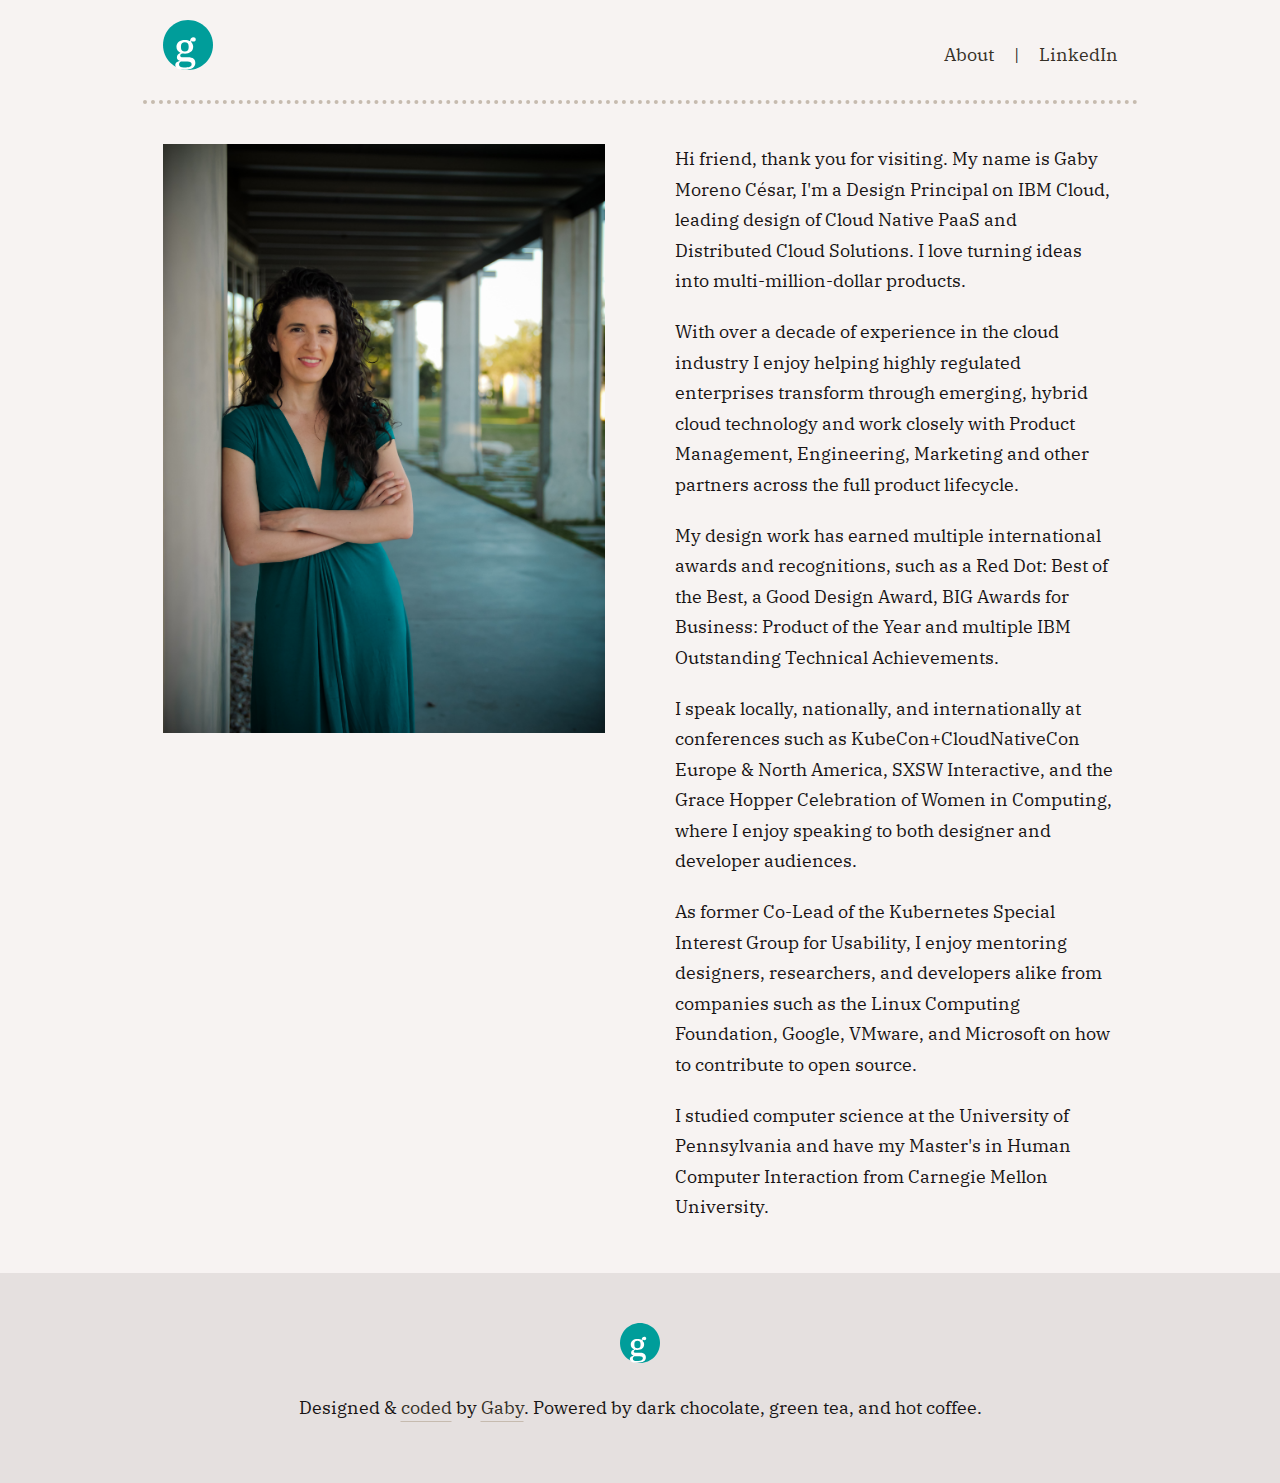
==== about.html @ 3a0cbb08 "initial commit" ====
<!DOCTYPE html>
<html lang="en">
<head>
    <meta charset="UTF-8">
    <meta name="viewport" content="width=device-width, initial-scale=1.0">
    <title>About — Gaby Moreno César</title>
    <link rel="icon" type="image/x-icon" href="images/gaby-logo.svg">
    <link rel="preconnect" href="https://fonts.googleapis.com">
    <link rel="preconnect" href="https://fonts.gstatic.com" crossorigin>
    <link href="https://fonts.googleapis.com/css2?family=Lora:wght@400;700&display=swap" rel="stylesheet">
    <link href="https://fonts.googleapis.com/css2?family=IBM+Plex+Serif:ital,wght@0,100;0,200;0,300;0,400;0,500;0,600;0,700;1,100;1,200;1,300;1,400;1,500;1,600;1,700&display=swap" rel="stylesheet">
    <link href="styles/colors.css" rel="stylesheet">
    <link href="styles/plex.css" rel="stylesheet">
    <link href="styles/styles.css" rel="stylesheet">
    <link href="styles/lightbox.css" rel="stylesheet">

</head>
<body>

    <header>    
        <nav>
            <span class="nav-logo"><a href="/"><img src="images/gaby-logo.svg" width="50px" alt=""></a></span>
            <span class="nav-link no-margin-right"><a href="https://www.linkedin.com/in/gabymorenocesar/" target="_blank">LinkedIn</a></span>
            <span class="nav-link"> | </span>
            <span class="nav-link"><a href="./about.html">About</a></span>
        </nav>
    </header>

    <main>
        <article class="dotted-border section-synopsis-cont two-col-med more-padding-top">
            
            <figure class="padding-left-right">
                <img src="images/gaby/gaby-moreno-cesar.jpg" width="100%" alt="">
            </figure>
            
            <section class="no-top-padding">
                <p>Hi friend, thank you for visiting. My name is Gaby Moreno César, I'm a Design Principal on IBM Cloud, leading design of Cloud Native PaaS and Distributed Cloud Solutions. I love turning ideas into multi-million-dollar products.</p>
                <p>With over a decade of experience in the cloud industry I enjoy helping highly regulated enterprises transform through emerging, hybrid cloud technology and work closely with Product Management, Engineering, Marketing and other partners across the full product lifecycle.</p>
                <p>My design work has earned multiple international awards and recognitions, such as a Red Dot: Best of the Best, a Good Design Award,  BIG Awards for Business: Product of the Year and multiple IBM Outstanding Technical Achievements.</p>
                <p>I speak locally, nationally, and internationally at conferences such as KubeCon+CloudNativeCon Europe & North America, SXSW Interactive, and the Grace Hopper Celebration of Women in Computing, where I enjoy speaking to both designer and developer audiences.</p>
                <p>As former Co-Lead of the Kubernetes Special Interest Group for Usability, I enjoy mentoring designers, researchers, and developers alike from companies such as the Linux Computing Foundation, Google, VMware, and Microsoft on how to contribute to open source.</p>
                <p>I studied computer science at the University of Pennsylvania and have my Master's in Human Computer Interaction from Carnegie Mellon University.</p>
            </section>
        </article>
    </main>

    <footer>
        <a href="/"><img class="footer-logo" src="images/gaby-logo.svg" alt="" width="40em"></a>
        <p>Designed & <a href="https://github.com/morengab/morengab.github.io" target="_blank">coded</a> by <a href="about.html">Gaby</a>. Powered by dark chocolate, green tea, and hot coffee.</p>
    </footer>
</body>
</html>
---- styles/colors.css ----
/* 
Background Colors (old)
Light Beige = rgb(249, 247, 243);
Medium Beige = rgb(229, 224, 223)
*/

/* 
Text Colors (old)
Dark Brown = rgb(53, 48, 39); 
Light Brown = rgb(198, 187, 175);
Accent = rgb(0, 125, 121);
Accent dark = darkslategray;
*/

/* Colors
Picked from https://www.ibm.com/design/language/color/

rgb(0, 125, 121) 60 
Primary color
#007d79 rgb(0, 125, 121)

Warm Gray 100
For copy
#171414 rgb(23, 20, 20)

Warm Gray 70
For subtle copy
#565151 rgb(86, 81, 81)

Warm Gray 20 
For background decoration
#efe0df rgb(229, 224, 223)

Warm Gray 10 
For background
#f7f3f2 rgb(247, 243, 242)
*/
---- styles/plex.css ----
.ibm-plex serif-thin {
    font-family: "IBM Plex Serif", serif;
    font-weight: 100;
    font-style: normal;
  }
  
  .ibm-plex serif-thin-italic {
    font-family: "IBM Plex Serif", serif;
    font-weight: 100;
    font-style: italic;
  }
  
  .ibm-plex serif-extralight {
    font-family: "IBM Plex Serif", serif;
    font-weight: 200;
    font-style: normal;
  }
  
  .ibm-plex serif-extralight-italic {
    font-family: "IBM Plex Serif", serif;
    font-weight: 200;
    font-style: italic;
  }
  
  .ibm-plex serif-light {
    font-family: "IBM Plex Serif", serif;
    font-weight: 300;
    font-style: normal;
  }
  
  .ibm-plex serif-light-italic {
    font-family: "IBM Plex Serif", serif;
    font-weight: 300;
    font-style: italic;
  }
  
  .ibm-plex serif-regular {
    font-family: "IBM Plex Serif", serif;
    font-weight: 400;
    font-style: normal;
  }
  
  .ibm-plex serif-regular-italic {
    font-family: "IBM Plex Serif", serif;
    font-weight: 400;
    font-style: italic;
  }
  
  .ibm-plex serif-medium {
    font-family: "IBM Plex Serif", serif;
    font-weight: 500;
    font-style: normal;
  }
  
  .ibm-plex serif-medium-italic {
    font-family: "IBM Plex Serif", serif;
    font-weight: 500;
    font-style: italic;
  }
  
  .ibm-plex serif-semibold {
    font-family: "IBM Plex Serif", serif;
    font-weight: 600;
    font-style: normal;
  }
  
  .ibm-plex serif-semibold-italic {
    font-family: "IBM Plex Serif", serif;
    font-weight: 600;
    font-style: italic;
  }
  
  .ibm-plex serif-bold {
    font-family: "IBM Plex Serif", serif;
    font-weight: 700;
    font-style: normal;
  }
  
  .ibm-plex serif-bold-italic {
    font-family: "IBM Plex Serif", serif;
    font-weight: 700;
    font-style: italic;
  }
---- styles/styles.css ----
* {
  margin: 0;
  padding: 0;
  box-sizing: border-box;
}

html {
  background-color: rgb(247, 243, 242);
}

/* 
Global styles ... some font  
*/
body {
  font-family: "IBM Plex Serif", Georgia, 'Times New Roman', Times, serif;
  font-size: 18px;
  line-height: 1.7em;
  text-align: center;
  color: rgb(23, 20, 20);
}
h1 {
  font-size: medium;
  font-weight: 500;
  font-style: normal;
  padding-top: 10px;
}
h2 {
  font-size: 26px;
  font-weight: 700;
  font-style: normal;
  padding-bottom: 20px;
}
h3 {
  font-size: 20px;
  font-weight: 700;
  font-style: normal;
  padding-bottom: 20px;
}
p {
  /* line-height: 1.5em; */
  padding-bottom: 20px;
}
dt {
  font-weight: bold;
}
article {
  margin-bottom: 50px;
}
/* 
Style for global header + nav  
*/
header {
  background-color: #F7F3F2;
  position: sticky;
  top: 0px;
}
header h1 {
  display: none;
}
header nav {
  margin: 0 auto;
  max-width: 995px;
  padding: 20px;
  height: 100px;
}
header a {
  text-decoration: none;
}
header a:hover {
  opacity: 0.8;
  color:rgb(53, 48, 39);
}
.nav-logo {
  float: left;
}
.nav-link {
  float: right;
  margin-right: 20px;
  margin-top: 20px;
  font-size: 18px;
}
.no-margin-right {
  margin-right: 0px;
}
.vertical-center {
  display: flex;
  align-items: center;
  justify-content: center;
  height: 75vh;
}     
/* 
Style for main and sections 
*/
main {
  margin: 0 auto;
  max-width: 995px;
}

section {
  padding-left: 20px;
  padding-right: 20px;
  padding-bottom: 30px;
  padding-top: 30px;
}

/* 
Global link styles  
*/
a:link, a:visited {
  color: rgb(53, 48, 39);
  text-underline-offset: 0.4em;
  text-decoration-color: rgb(198, 187, 175);
  text-decoration-thickness: 1px;
}

a:hover {
  color:rgb(0, 125, 121);
}

.primary-link:link, .primary-link:visited {
  color: rgb(0, 125, 121);
  text-decoration: none; /* remove the underline */
  border-bottom: 1px dashed rgb(198, 187, 175); /* add a dotted bottom border */
  padding-bottom: 0.1em; 
}

.primary-link:hover {
  color: darkcyan;
  border-bottom-color: rgb(0, 125, 121);
}

.subtle-link:link, .subtle-link:visited {
  color: rgb(86, 81, 81);
  text-underline-offset: 0.4em;
  font-style: italic;
}

.subtle-link:hover {
  color: rgb(53, 48, 39);
  text-decoration-color: rgb(53, 48, 39);
}

.external-link:link, .external-link:visited {
  color: rgb(86, 81, 81);
  text-decoration: none;
  border-bottom: 1px dashed rgb(86, 81, 81); /* add a dotted bottom border */
  padding-bottom: 0.1em;
}

.external-link:hover {
  color: rgb(0, 125, 121);
  border-bottom-color: rgb(0, 125, 121);
}

/* 
Article navigation
*/
.article-nav {
  padding-top: 10px;
  padding-bottom: 10px;
}

.article-nav li {
  display: inline;
  padding-left: 7px;
  padding-right: 7px;
  /* font-style: italic; */
  /* font-size: small; */
}

.cover-image {
  width: 100%;
}
/*TODO rework this style*/
.section-synopsis-cont p {
  text-align: left;
}
.section-synopsis-cont :last-child {
  padding-bottom: 0px;
}

/* 
Style for image + text items  
*/
.img-text__item {
  padding-bottom: 40px;
}
.img-text__item p {
  padding-bottom: 0;
}
.img-text__item:last-child {
  padding-bottom: 0px;
}
.img-text__link:link, .img-text__link:visited {
  text-decoration: none;
}
.img-text__link:hover {
  opacity: 0.8;
}
.img-text__text-subtle {
  font-size: small;
  color:rgb(86, 81, 81);
}
.img-text__text-bold {
  font-weight: bolder;
}

/* 
Style for items typically in lists like press, etc.
*/
.items-list p {
 padding-bottom: 0px;
}
.items-list li {
  margin-bottom: 20px;
}
.items-list:last-child {
  padding-bottom: 0px;
}
.items-list .subtle-text {
  font-size: 14px;
}

/* 
Style for footer
*/
footer {
  padding-top: 50px;
  padding-bottom: 50px;
  background-color: rgb(229, 224, 223);
}
footer .footer-logo {
  padding-bottom: 20px;
}
footer p {
  padding-bottom: 10px;
}

/* 
General helper styles 
*/
.subtitle {
  font-size: 26px;
  line-height: 1.7em;
  padding-bottom: 20px;
}
.accent-text {
  color: rgb(0, 125, 121);
}
.subtle-text {
  color: rgb(86, 81, 81);
}
.dotted-border {
  border-top: 4px dotted rgb(198, 187, 175);
}
.no-bullets {
  list-style-type: none;
}
.compress {
  padding-bottom: 0px;
}
.expand {
  padding-bottom: 20px;
}
.expand-more {
  padding-bottom: 30px;
}
.expand-top {
  padding-top: 20px;
}
.no-top-padding {
  padding-top: 0px;
}
.no-bottom-padding {
  padding-bottom: 0px;
}
.no-padding {
  padding: 0px;
}
.solid-border{
  border-bottom: 2px solid rgb(198, 187, 175)
}
.items-list-dash {
  display: none;
}
.more-padding-top {
  padding-top: 40px;
}
.padding-left-right {
  padding-left: 20px;
  padding-right: 20px;
}
/* 
General layout 
*/
@media (min-width: 650px) {
  .layout-sub-container {
    display: grid;
    grid-template-columns: 1fr 1fr;
    gap: 20px;
  }
  .img-text__items {
    display: grid;
    grid-template-columns: 1fr 1fr;
    gap: 20px;
  }
}
@media (min-width: 850px) {
  .layout-sub-container {
    display: grid;
    grid-template-columns: 1fr 1fr 1fr;
  }
  .items-list {
    text-align: left;
  }
  .items-list li p {
    display: inline;
  }
  .items-list .date {
    padding-right: 40px;
  }
  .items-list-dash {
    display: inline;
  }
  .two-col-med {
    display: grid;
    grid-template-columns: 1fr 1fr;
    gap: 30px;
  }
}
@media (min-width: 1020px) {
  .layout-container {
    display: grid;
    grid-template-columns: 1fr 3fr;
  }
  .layout-container h3, .layout-container section {
      text-align: left;
      border-bottom: none;
  }
  .meta {
    /* font-size: 14px; */
  }
  .in-page-link {
   display: none;
  }
}
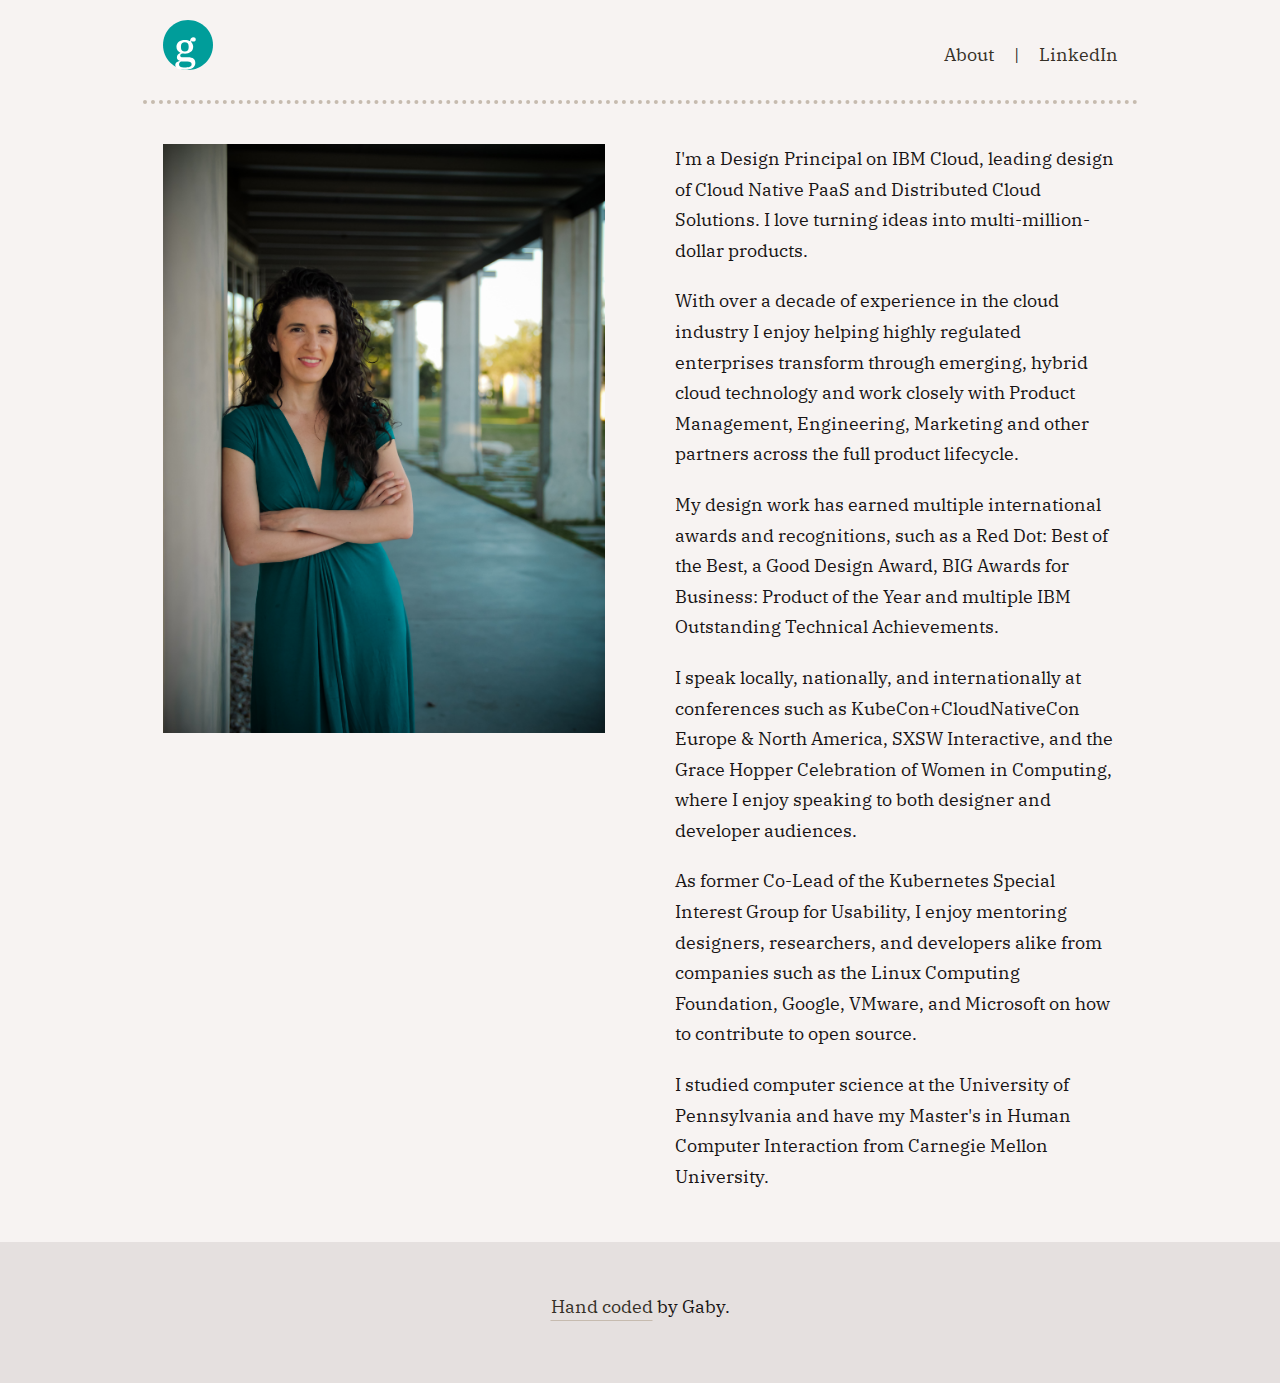
==== commit 446488f6: "Updated home and footers" ====
--- a/about.html
+++ b/about.html
@@ -34,7 +34,7 @@
             </figure>
             
             <section class="no-top-padding">
-                <p>Hi friend, thank you for visiting. My name is Gaby Moreno César, I'm a Design Principal on IBM Cloud, leading design of Cloud Native PaaS and Distributed Cloud Solutions. I love turning ideas into multi-million-dollar products.</p>
+                <p>I'm a Design Principal on IBM Cloud, leading design of Cloud Native PaaS and Distributed Cloud Solutions. I love turning ideas into multi-million-dollar products.</p>
                 <p>With over a decade of experience in the cloud industry I enjoy helping highly regulated enterprises transform through emerging, hybrid cloud technology and work closely with Product Management, Engineering, Marketing and other partners across the full product lifecycle.</p>
                 <p>My design work has earned multiple international awards and recognitions, such as a Red Dot: Best of the Best, a Good Design Award,  BIG Awards for Business: Product of the Year and multiple IBM Outstanding Technical Achievements.</p>
                 <p>I speak locally, nationally, and internationally at conferences such as KubeCon+CloudNativeCon Europe & North America, SXSW Interactive, and the Grace Hopper Celebration of Women in Computing, where I enjoy speaking to both designer and developer audiences.</p>
@@ -45,8 +45,7 @@
     </main>
 
     <footer>
-        <a href="/"><img class="footer-logo" src="images/gaby-logo.svg" alt="" width="40em"></a>
-        <p>Designed & <a href="https://github.com/morengab/morengab.github.io" target="_blank">coded</a> by <a href="about.html">Gaby</a>. Powered by dark chocolate, green tea, and hot coffee.</p>
+        <p><a href="https://github.com/morengab/morengab.github.io" target="_blank">Hand coded</a> by Gaby.</p>
     </footer>
 </body>
 </html>--- a/styles/styles.css
+++ b/styles/styles.css
@@ -259,20 +259,23 @@
 .compress {
   padding-bottom: 0px;
 }
+.no-bottom-padding {
+  padding-bottom: 0px;
+}
 .expand {
   padding-bottom: 20px;
 }
 .expand-more {
   padding-bottom: 30px;
 }
+.no-top-padding {
+  padding-top: 0px;
+}
 .expand-top {
   padding-top: 20px;
 }
-.no-top-padding {
-  padding-top: 0px;
-}
-.no-bottom-padding {
-  padding-bottom: 0px;
+.more-padding-top {
+  padding-top: 40px;
 }
 .no-padding {
   padding: 0px;
@@ -283,9 +286,7 @@
 .items-list-dash {
   display: none;
 }
-.more-padding-top {
-  padding-top: 40px;
-}
+
 .padding-left-right {
   padding-left: 20px;
   padding-right: 20px;
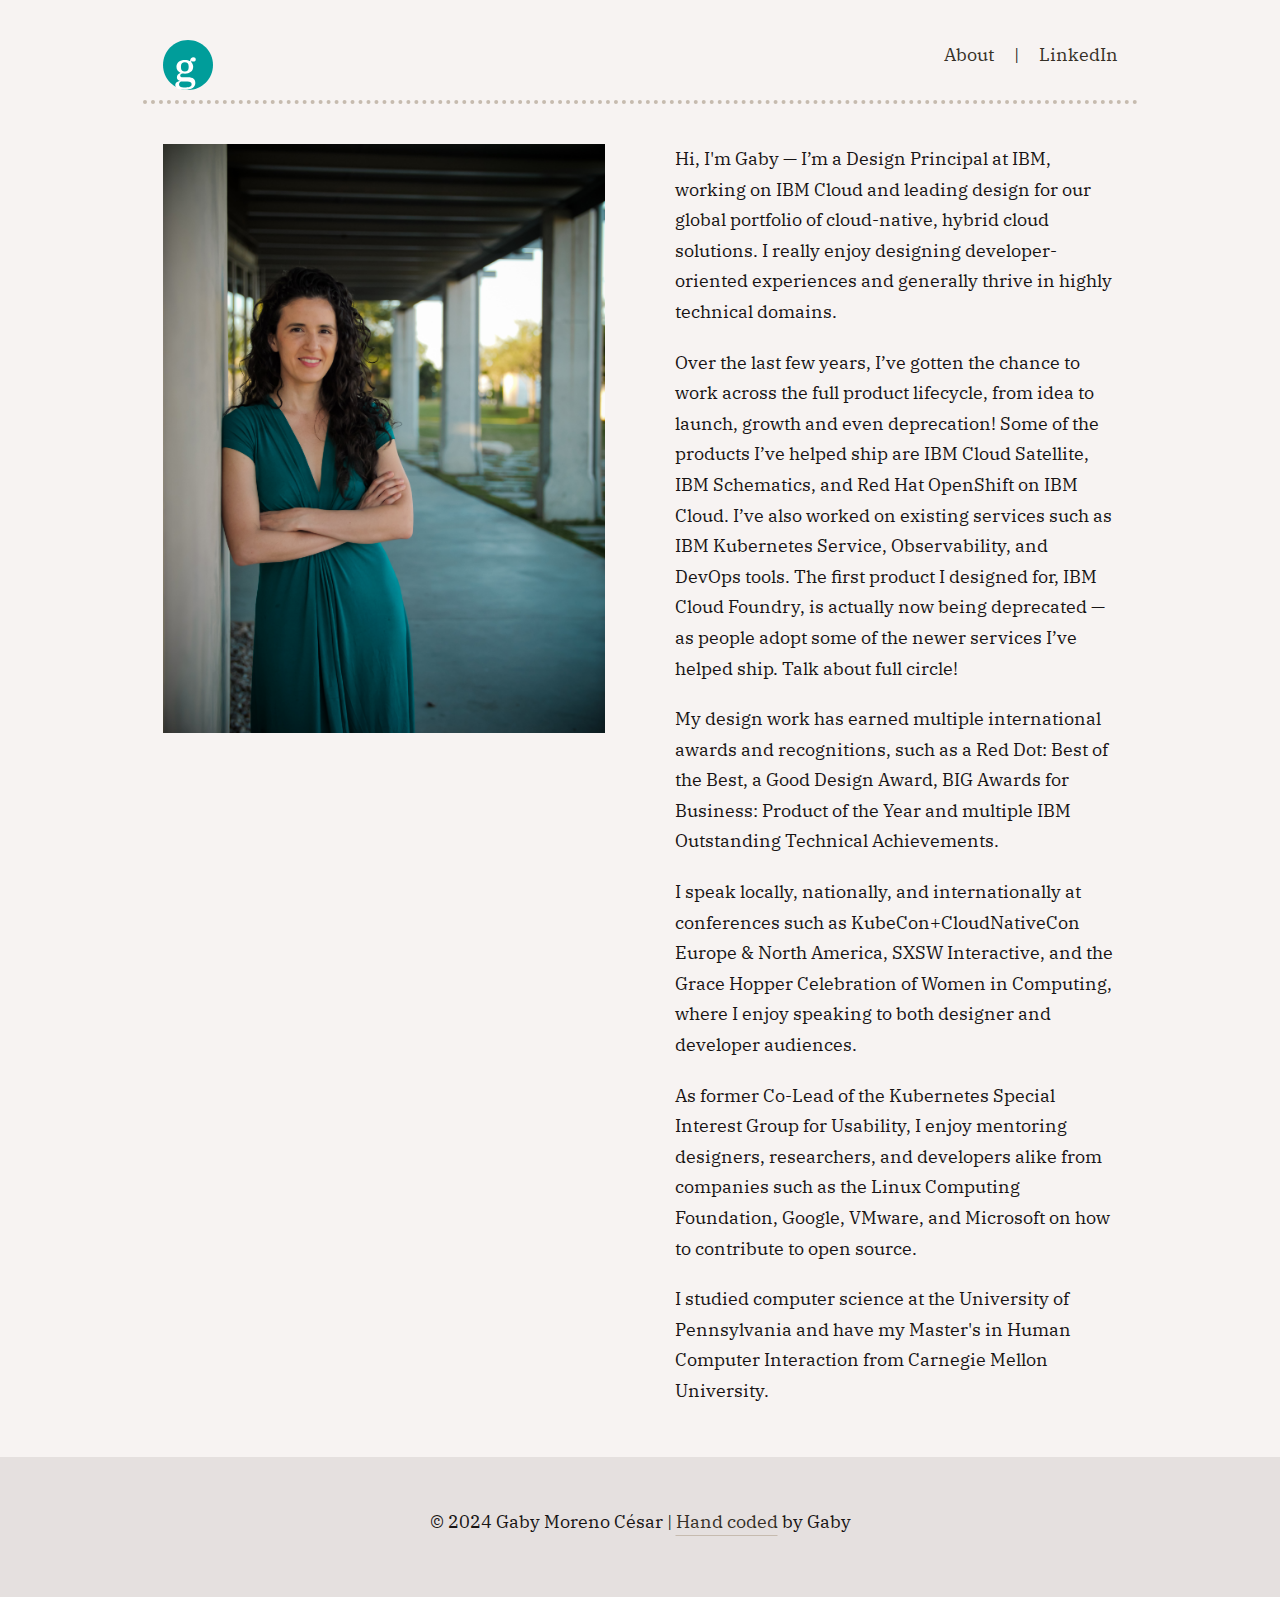
==== commit 24efa001: "Updated about" ====
--- a/about.html
+++ b/about.html
@@ -34,8 +34,8 @@
             </figure>
             
             <section class="no-top-padding">
-                <p>I'm a Design Principal on IBM Cloud, leading design of Cloud Native PaaS and Distributed Cloud Solutions. I love turning ideas into multi-million-dollar products.</p>
-                <p>With over a decade of experience in the cloud industry I enjoy helping highly regulated enterprises transform through emerging, hybrid cloud technology and work closely with Product Management, Engineering, Marketing and other partners across the full product lifecycle.</p>
+                <p>Hi, I'm Gaby — I’m a Design Principal at IBM, working on IBM Cloud and leading design for our global portfolio of cloud-native, hybrid cloud solutions. I really enjoy designing developer-oriented experiences and generally thrive in highly technical domains.</p>
+                <p>Over the last few years, I’ve gotten the chance to work across the full product lifecycle, from idea to launch, growth and even deprecation! Some of the products I’ve helped ship are IBM Cloud Satellite, IBM Schematics, and Red Hat OpenShift on IBM Cloud. I’ve also worked on existing services such as IBM Kubernetes Service, Observability, and DevOps tools. The first product I designed for, IBM Cloud Foundry, is actually now being deprecated — as people adopt some of the newer services I’ve helped ship. Talk about full circle!</p>
                 <p>My design work has earned multiple international awards and recognitions, such as a Red Dot: Best of the Best, a Good Design Award,  BIG Awards for Business: Product of the Year and multiple IBM Outstanding Technical Achievements.</p>
                 <p>I speak locally, nationally, and internationally at conferences such as KubeCon+CloudNativeCon Europe & North America, SXSW Interactive, and the Grace Hopper Celebration of Women in Computing, where I enjoy speaking to both designer and developer audiences.</p>
                 <p>As former Co-Lead of the Kubernetes Special Interest Group for Usability, I enjoy mentoring designers, researchers, and developers alike from companies such as the Linux Computing Foundation, Google, VMware, and Microsoft on how to contribute to open source.</p>
@@ -45,7 +45,7 @@
     </main>
 
     <footer>
-        <p><a href="https://github.com/morengab/morengab.github.io" target="_blank">Hand coded</a> by Gaby.</p>
+        <p>&copy; 2024 Gaby Moreno César | <a href="https://github.com/morengab/morengab.github.io" target="_blank">Hand coded</a> by Gaby</p>
     </footer>
 </body>
 </html>--- a/styles/styles.css
+++ b/styles/styles.css
@@ -72,6 +72,12 @@
 }
 .nav-logo {
   float: left;
+  margin-top: 20px;
+}
+.nav-name {
+  /* float: left; */
+  margin-left: 20px;
+  /* margin-top: 20px; */
 }
 .nav-link {
   float: right;
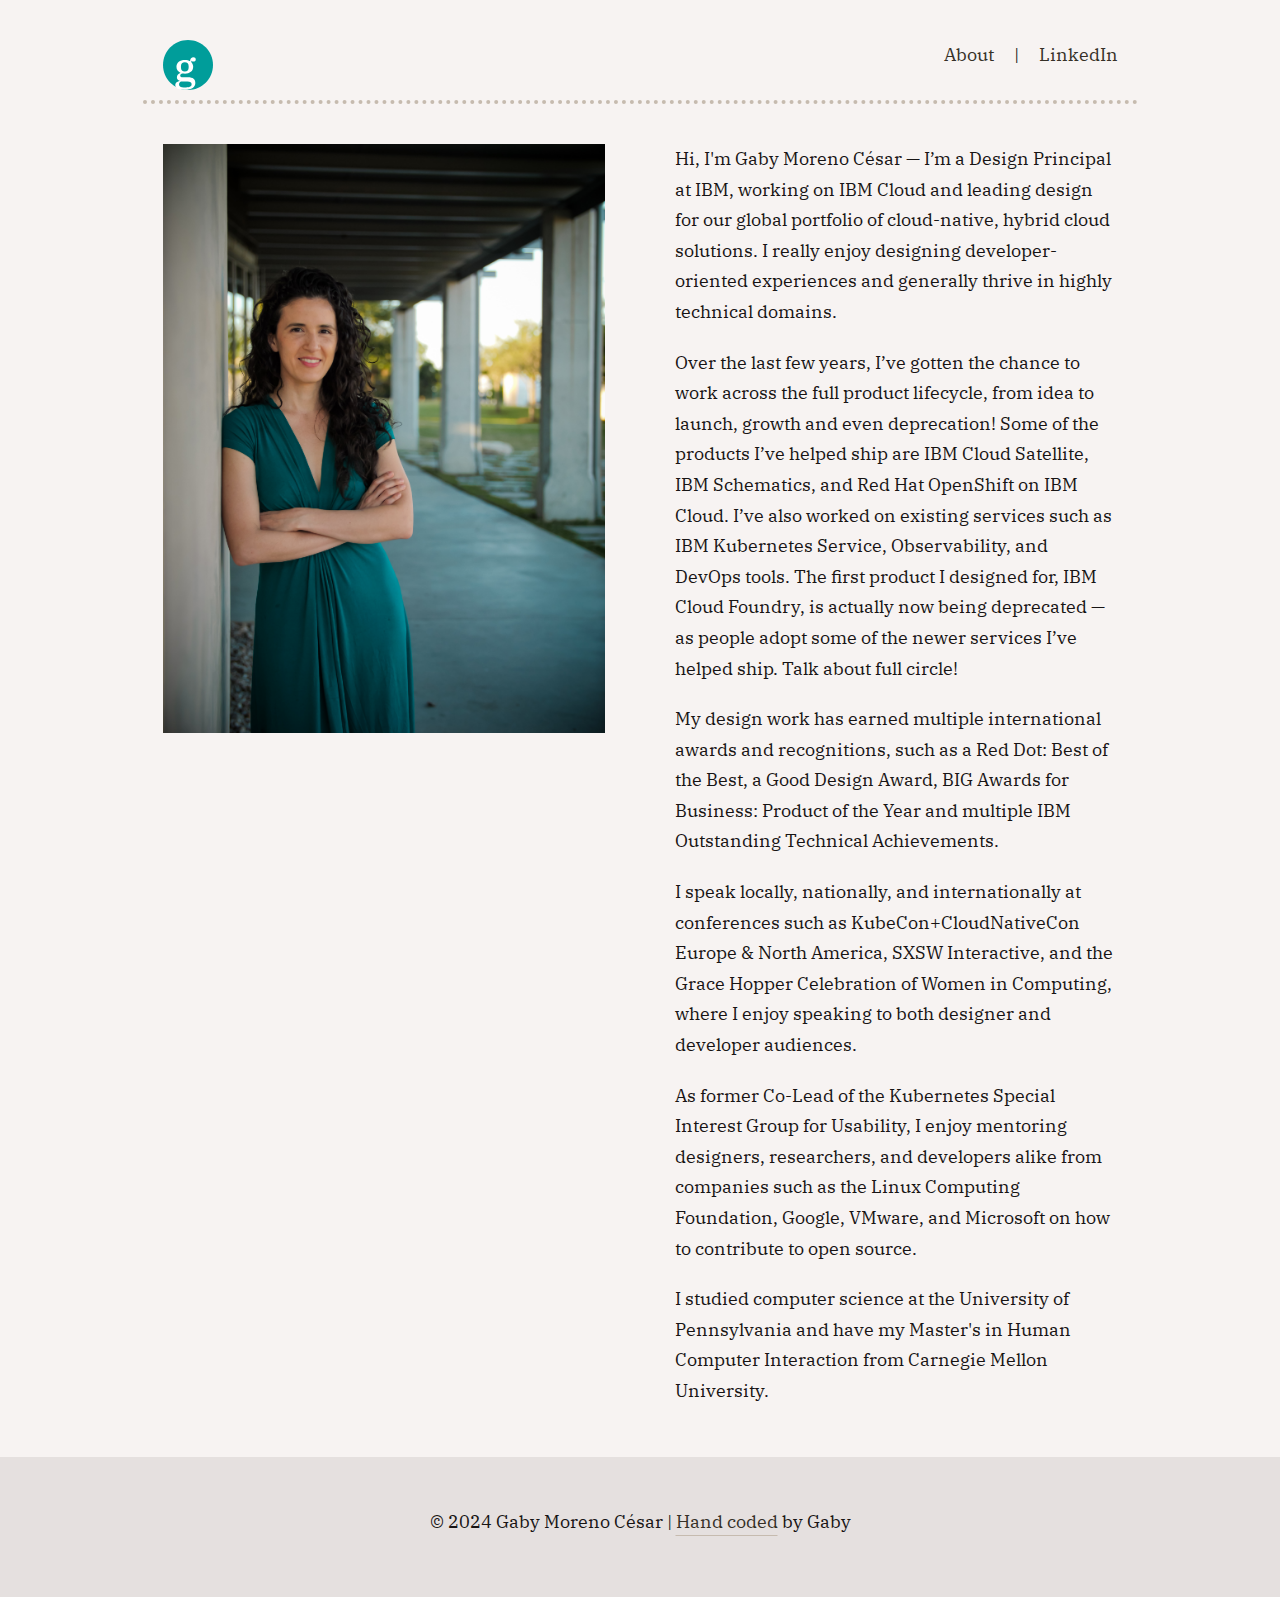
==== commit 104c9386: "Update about" ====
--- a/about.html
+++ b/about.html
@@ -34,7 +34,7 @@
             </figure>
             
             <section class="no-top-padding">
-                <p>Hi, I'm Gaby — I’m a Design Principal at IBM, working on IBM Cloud and leading design for our global portfolio of cloud-native, hybrid cloud solutions. I really enjoy designing developer-oriented experiences and generally thrive in highly technical domains.</p>
+                <p>Hi, I'm Gaby Moreno César — I’m a Design Principal at IBM, working on IBM Cloud and leading design for our global portfolio of cloud-native, hybrid cloud solutions. I really enjoy designing developer-oriented experiences and generally thrive in highly technical domains.</p>
                 <p>Over the last few years, I’ve gotten the chance to work across the full product lifecycle, from idea to launch, growth and even deprecation! Some of the products I’ve helped ship are IBM Cloud Satellite, IBM Schematics, and Red Hat OpenShift on IBM Cloud. I’ve also worked on existing services such as IBM Kubernetes Service, Observability, and DevOps tools. The first product I designed for, IBM Cloud Foundry, is actually now being deprecated — as people adopt some of the newer services I’ve helped ship. Talk about full circle!</p>
                 <p>My design work has earned multiple international awards and recognitions, such as a Red Dot: Best of the Best, a Good Design Award,  BIG Awards for Business: Product of the Year and multiple IBM Outstanding Technical Achievements.</p>
                 <p>I speak locally, nationally, and internationally at conferences such as KubeCon+CloudNativeCon Europe & North America, SXSW Interactive, and the Grace Hopper Celebration of Women in Computing, where I enjoy speaking to both designer and developer audiences.</p>
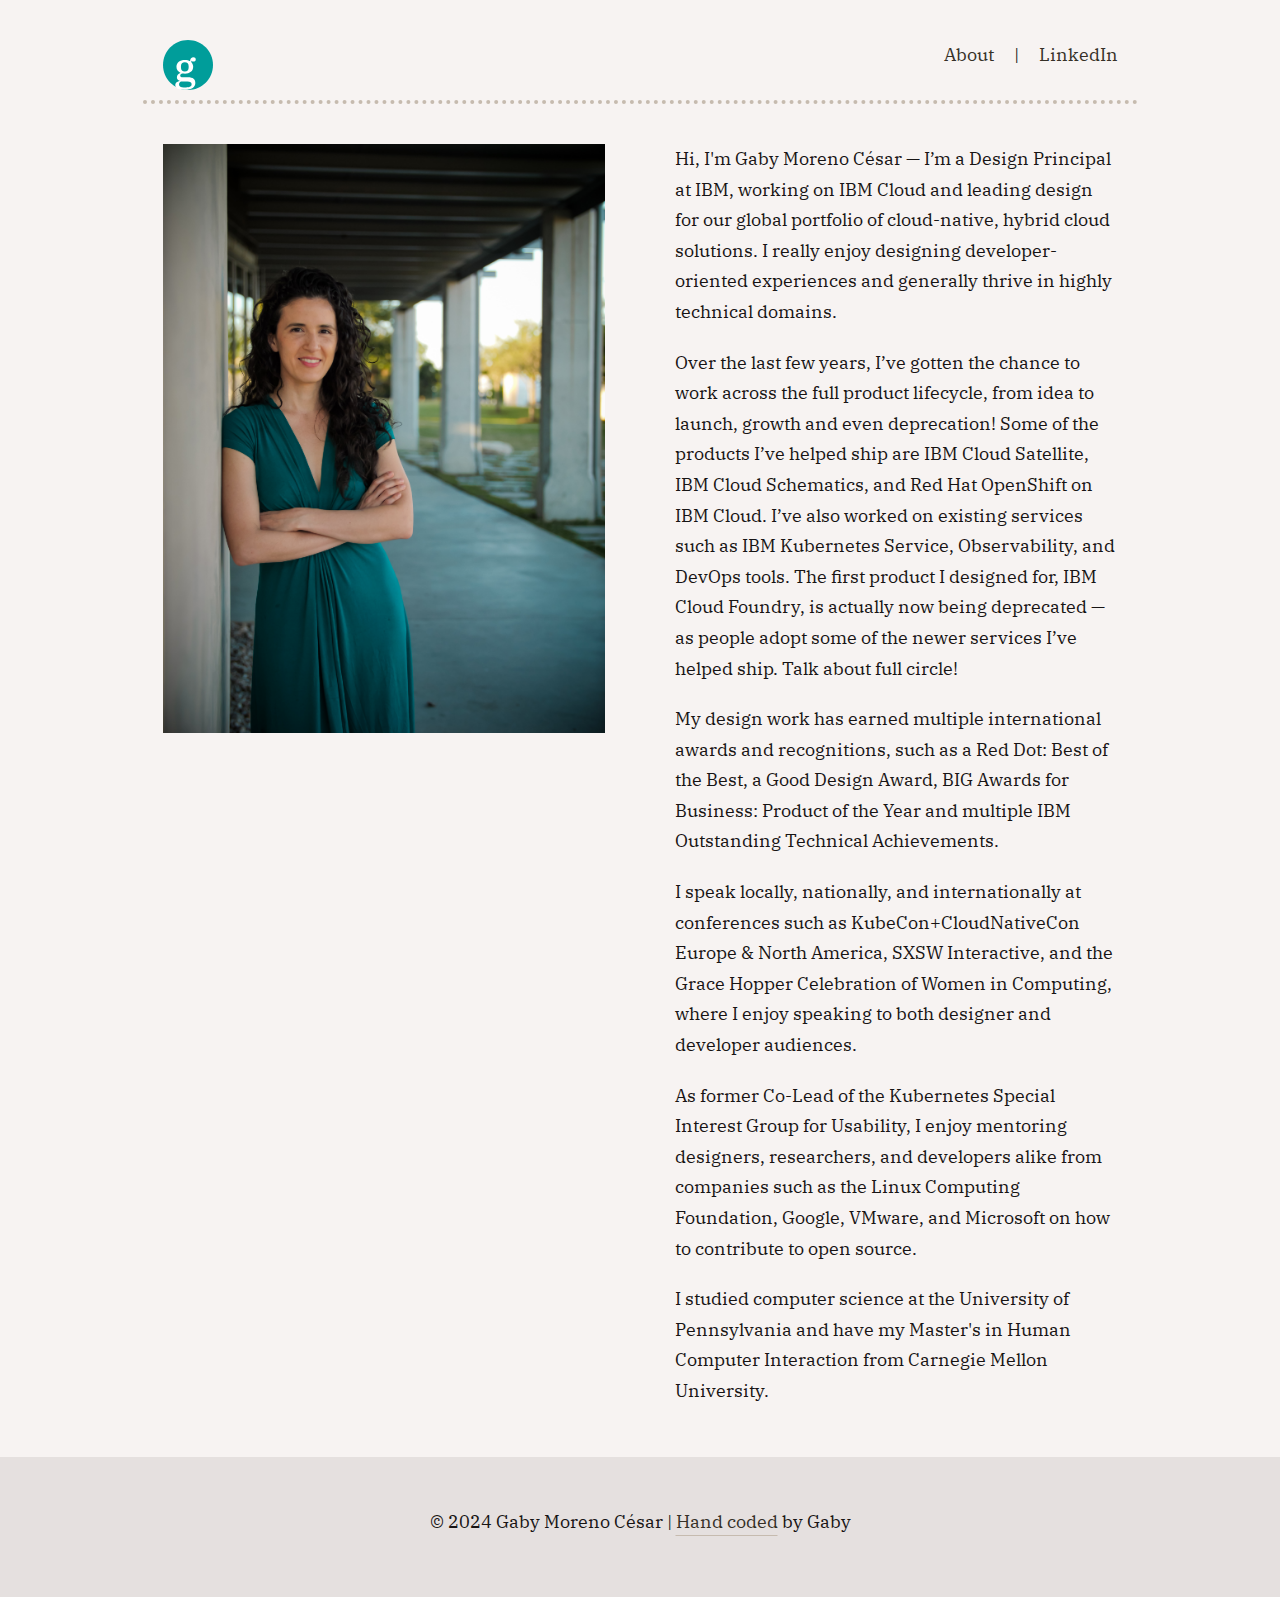
==== commit 11ca4a5f: "Typo" ====
--- a/about.html
+++ b/about.html
@@ -13,7 +13,11 @@
     <link href="styles/plex.css" rel="stylesheet">
     <link href="styles/styles.css" rel="stylesheet">
     <link href="styles/lightbox.css" rel="stylesheet">
-
+    <script type="text/javascript">
+        !function(){"use strict";!function(e,t){var n=e.amplitude||{_q:[],_iq:{}};if(n.invoked)e.console&&console.error&&console.error("Amplitude snippet has been loaded.");else{var r=function(e,t){e.prototype[t]=function(){return this._q.push({name:t,args:Array.prototype.slice.call(arguments,0)}),this}},s=function(e,t,n){return function(r){e._q.push({name:t,args:Array.prototype.slice.call(n,0),resolve:r})}},o=function(e,t,n){e[t]=function(){if(n)return{promise:new Promise(s(e,t,Array.prototype.slice.call(arguments)))}}},i=function(e){for(var t=0;t<m.length;t++)o(e,m[t],!1);for(var n=0;n<g.length;n++)o(e,g[n],!0)};n.invoked=!0;var u=t.createElement("script");u.type="text/javascript",u.integrity="sha384-x0ik2D45ZDEEEpYpEuDpmj05fY91P7EOZkgdKmq4dKL/ZAVcufJ+nULFtGn0HIZE",u.crossOrigin="anonymous",u.async=!0,u.src="https://cdn.amplitude.com/libs/analytics-browser-2.0.0-min.js.gz",u.onload=function(){e.amplitude.runQueuedFunctions||console.log("[Amplitude] Error: could not load SDK")};var a=t.getElementsByTagName("script")[0];a.parentNode.insertBefore(u,a);for(var c=function(){return this._q=[],this},p=["add","append","clearAll","prepend","set","setOnce","unset","preInsert","postInsert","remove","getUserProperties"],l=0;l<p.length;l++)r(c,p[l]);n.Identify=c;for(var d=function(){return this._q=[],this},f=["getEventProperties","setProductId","setQuantity","setPrice","setRevenue","setRevenueType","setEventProperties"],v=0;v<f.length;v++)r(d,f[v]);n.Revenue=d;var m=["getDeviceId","setDeviceId","getSessionId","setSessionId","getUserId","setUserId","setOptOut","setTransport","reset","extendSession"],g=["init","add","remove","track","logEvent","identify","groupIdentify","setGroup","revenue","flush"];i(n),n.createInstance=function(e){return n._iq[e]={_q:[]},i(n._iq[e]),n._iq[e]},e.amplitude=n}}(window,document)}();
+        
+        amplitude.init('9344f1dfd7f60ce058c5b2dcd7701a1e');
+        </script>
 </head>
 <body>
 
@@ -35,7 +39,7 @@
             
             <section class="no-top-padding">
                 <p>Hi, I'm Gaby Moreno César — I’m a Design Principal at IBM, working on IBM Cloud and leading design for our global portfolio of cloud-native, hybrid cloud solutions. I really enjoy designing developer-oriented experiences and generally thrive in highly technical domains.</p>
-                <p>Over the last few years, I’ve gotten the chance to work across the full product lifecycle, from idea to launch, growth and even deprecation! Some of the products I’ve helped ship are IBM Cloud Satellite, IBM Schematics, and Red Hat OpenShift on IBM Cloud. I’ve also worked on existing services such as IBM Kubernetes Service, Observability, and DevOps tools. The first product I designed for, IBM Cloud Foundry, is actually now being deprecated — as people adopt some of the newer services I’ve helped ship. Talk about full circle!</p>
+                <p>Over the last few years, I’ve gotten the chance to work across the full product lifecycle, from idea to launch, growth and even deprecation! Some of the products I’ve helped ship are IBM Cloud Satellite, IBM Cloud Schematics, and Red Hat OpenShift on IBM Cloud. I’ve also worked on existing services such as IBM Kubernetes Service, Observability, and DevOps tools. The first product I designed for, IBM Cloud Foundry, is actually now being deprecated — as people adopt some of the newer services I’ve helped ship. Talk about full circle!</p>
                 <p>My design work has earned multiple international awards and recognitions, such as a Red Dot: Best of the Best, a Good Design Award,  BIG Awards for Business: Product of the Year and multiple IBM Outstanding Technical Achievements.</p>
                 <p>I speak locally, nationally, and internationally at conferences such as KubeCon+CloudNativeCon Europe & North America, SXSW Interactive, and the Grace Hopper Celebration of Women in Computing, where I enjoy speaking to both designer and developer audiences.</p>
                 <p>As former Co-Lead of the Kubernetes Special Interest Group for Usability, I enjoy mentoring designers, researchers, and developers alike from companies such as the Linux Computing Foundation, Google, VMware, and Microsoft on how to contribute to open source.</p>
